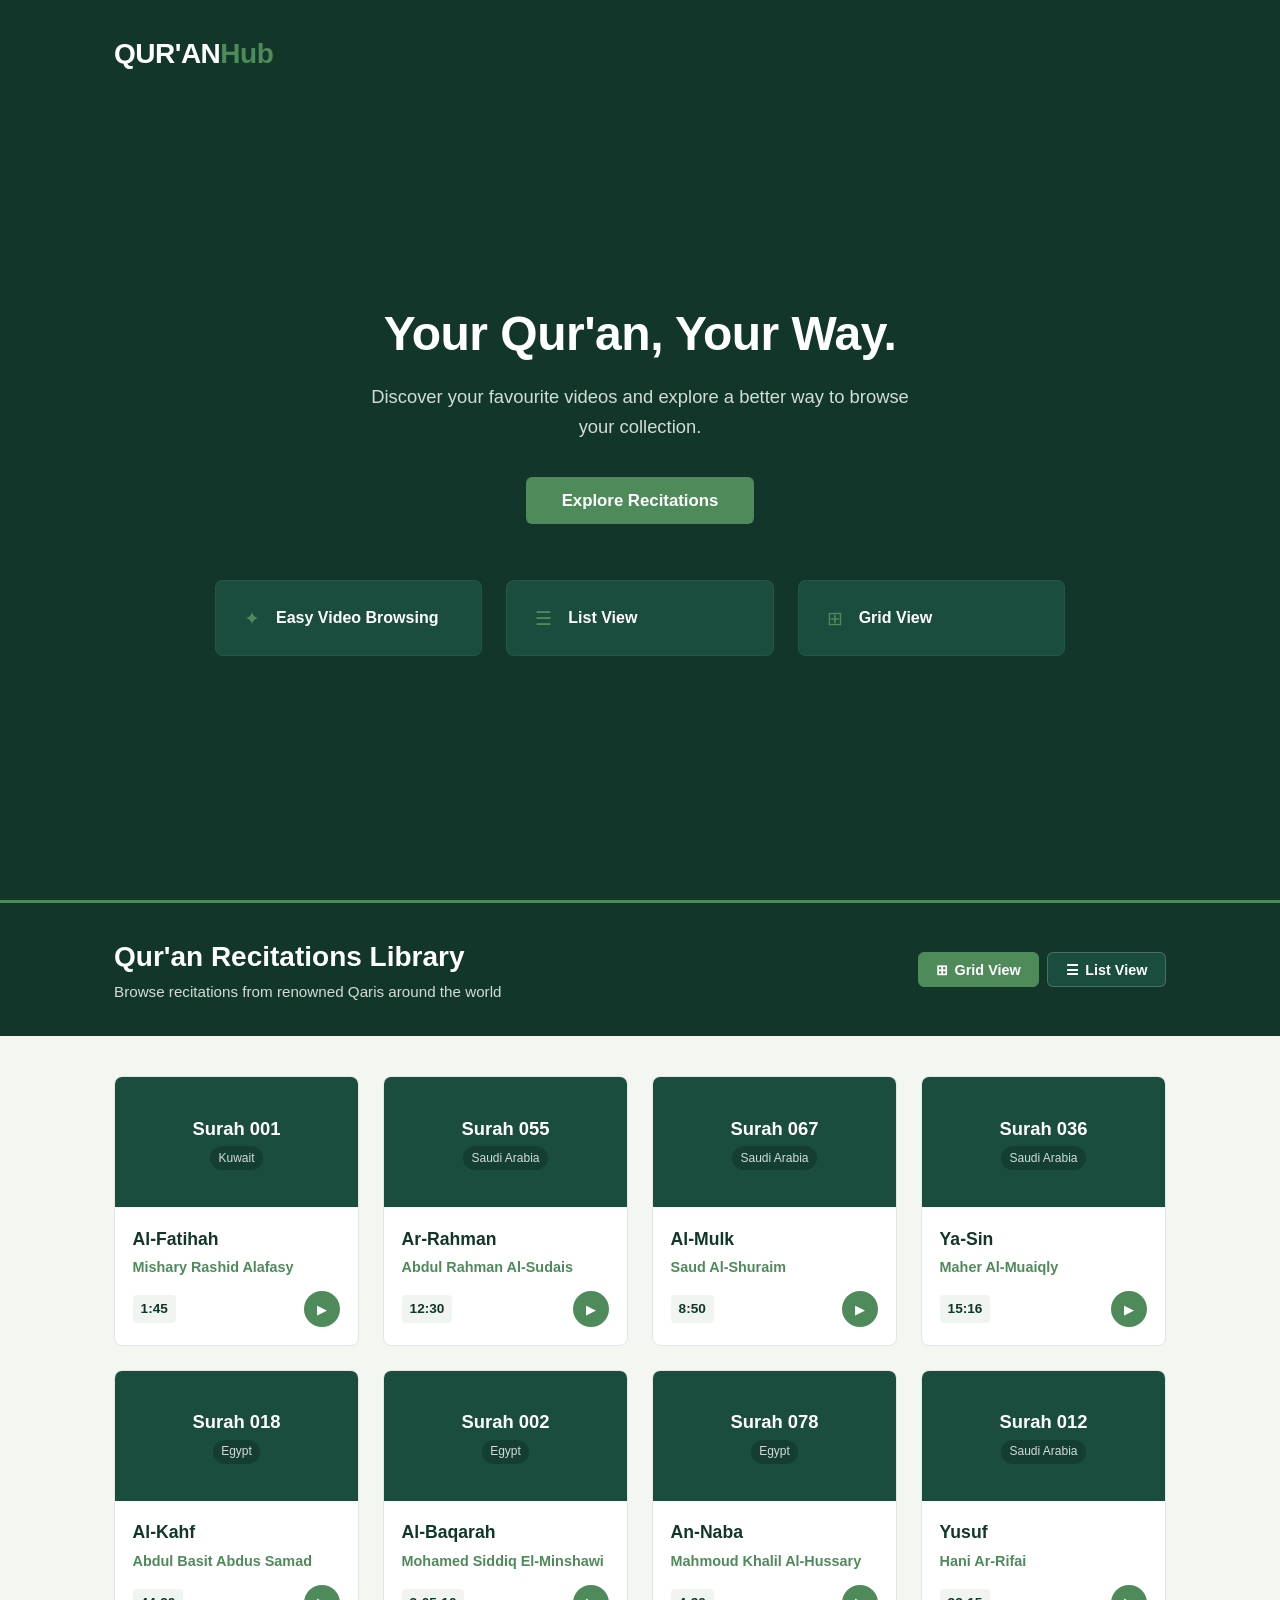
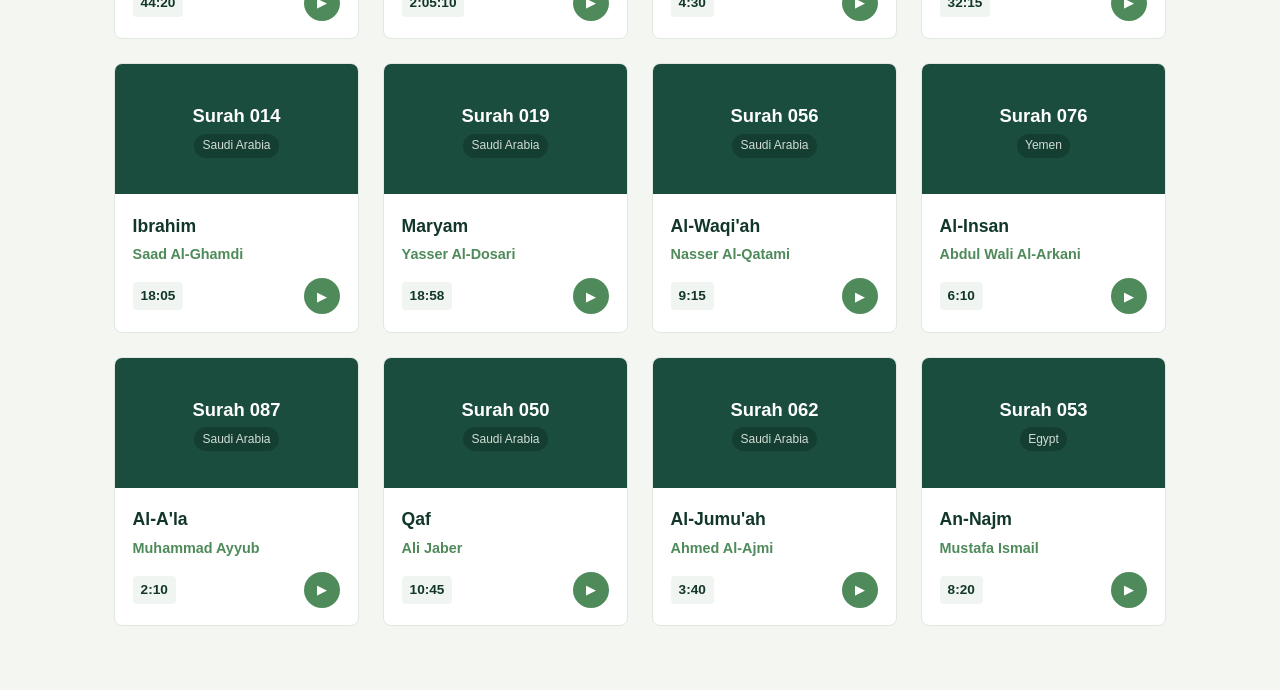
==== index.html @ dcd35f6a "add new feture" ====
<!DOCTYPE html>
<html lang="en">
<head>
  <meta charset="UTF-8">
  <meta name="viewport" content="width=device-width, initial-scale=1.0">
  <title> Qur'an Audio Library</title>
  <link rel="stylesheet" href="style.css">
</head>
<body>

  <div class="welcome-container">

    <header class="header">
      <a href="#" class="logo">QUR'AN<span>Hub</span></a>
    </header>

    <main class="main-content">
      <section class="hero">
        <h1 class="hero-title">Your Qur'an, Your Way.</h1>
        <p class="hero-description">
          Discover your favourite videos and explore a better way to browse your collection.
        </p>
        <button type="button" id="btn-explore" class="btn-explore">Explore Recitations</button>
      </section>

      <section class="features">
        <div class="feature-card">
          <div class="feature-icon">✦</div>
          <h3 class="feature-title">Easy Video Browsing</h3>
        </div>

        <div class="feature-card">
          <div class="feature-icon">☰</div>
          <h3 class="feature-title">List View</h3>
        </div>

        <div class="feature-card">
          <div class="feature-icon">⊞</div>
          <h3 class="feature-title">Grid View</h3>
        </div>
      </section>
    </main>

  </div>

  <section id="library-section" class="library-section">
    
    <div class="library-header-bar">
      <div class="library-header-container">
        <div class="library-title-group">
          <h2>Qur'an Recitations Library</h2>
          <p>Browse recitations from renowned Qaris around the world</p>
        </div>

        <div class="view-controls">
          <button id="btn-grid-view" class="view-btn active" type="button">
            <span>⊞</span> Grid View
          </button>
          <button id="btn-list-view" class="view-btn" type="button">
            <span>☰</span> List View
          </button>
        </div>
      </div>
    </div>

    <div class="library-content-container">
      <div id="recitations-container" class="recitations-container grid-view">

        <div class="card">
          <div class="card-thumbnail">
            <span class="surah-badge">Surah 001</span>
            <span class="country-tag">Kuwait</span>
          </div>
          <div class="card-content">
            <div class="card-info">
              <h3 class="surah-name">Al-Fatihah</h3>
              <p class="reciter-name">Mishary Rashid Alafasy</p>
            </div>
            <div class="card-footer">
              <span class="duration">1:45</span>
              <button class="btn-play" type="button" title="Play Recitation">▶</button>
            </div>
          </div>
        </div>

        <div class="card">
          <div class="card-thumbnail">
            <span class="surah-badge">Surah 055</span>
            <span class="country-tag">Saudi Arabia</span>
          </div>
          <div class="card-content">
            <div class="card-info">
              <h3 class="surah-name">Ar-Rahman</h3>
              <p class="reciter-name">Abdul Rahman Al-Sudais</p>
            </div>
            <div class="card-footer">
              <span class="duration">12:30</span>
              <button class="btn-play" type="button" title="Play Recitation">▶</button>
            </div>
          </div>
        </div>

        <div class="card">
          <div class="card-thumbnail">
            <span class="surah-badge">Surah 067</span>
            <span class="country-tag">Saudi Arabia</span>
          </div>
          <div class="card-content">
            <div class="card-info">
              <h3 class="surah-name">Al-Mulk</h3>
              <p class="reciter-name">Saud Al-Shuraim</p>
            </div>
            <div class="card-footer">
              <span class="duration">8:50</span>
              <button class="btn-play" type="button" title="Play Recitation">▶</button>
            </div>
          </div>
        </div>

        <div class="card">
          <div class="card-thumbnail">
            <span class="surah-badge">Surah 036</span>
            <span class="country-tag">Saudi Arabia</span>
          </div>
          <div class="card-content">
            <div class="card-info">
              <h3 class="surah-name">Ya-Sin</h3>
              <p class="reciter-name">Maher Al-Muaiqly</p>
            </div>
            <div class="card-footer">
              <span class="duration">15:16</span>
              <button class="btn-play" type="button" title="Play Recitation">▶</button>
            </div>
          </div>
        </div>

        <div class="card">
          <div class="card-thumbnail">
            <span class="surah-badge">Surah 018</span>
            <span class="country-tag">Egypt</span>
          </div>
          <div class="card-content">
            <div class="card-info">
              <h3 class="surah-name">Al-Kahf</h3>
              <p class="reciter-name">Abdul Basit Abdus Samad</p>
            </div>
            <div class="card-footer">
              <span class="duration">44:20</span>
              <button class="btn-play" type="button" title="Play Recitation">▶</button>
            </div>
          </div>
        </div>

        <div class="card">
          <div class="card-thumbnail">
            <span class="surah-badge">Surah 002</span>
            <span class="country-tag">Egypt</span>
          </div>
          <div class="card-content">
            <div class="card-info">
              <h3 class="surah-name">Al-Baqarah</h3>
              <p class="reciter-name">Mohamed Siddiq El-Minshawi</p>
            </div>
            <div class="card-footer">
              <span class="duration">2:05:10</span>
              <button class="btn-play" type="button" title="Play Recitation">▶</button>
            </div>
          </div>
        </div>

        <div class="card">
          <div class="card-thumbnail">
            <span class="surah-badge">Surah 078</span>
            <span class="country-tag">Egypt</span>
          </div>
          <div class="card-content">
            <div class="card-info">
              <h3 class="surah-name">An-Naba</h3>
              <p class="reciter-name">Mahmoud Khalil Al-Hussary</p>
            </div>
            <div class="card-footer">
              <span class="duration">4:30</span>
              <button class="btn-play" type="button" title="Play Recitation">▶</button>
            </div>
          </div>
        </div>

        <div class="card">
          <div class="card-thumbnail">
            <span class="surah-badge">Surah 012</span>
            <span class="country-tag">Saudi Arabia</span>
          </div>
          <div class="card-content">
            <div class="card-info">
              <h3 class="surah-name">Yusuf</h3>
              <p class="reciter-name">Hani Ar-Rifai</p>
            </div>
            <div class="card-footer">
              <span class="duration">32:15</span>
              <button class="btn-play" type="button" title="Play Recitation">▶</button>
            </div>
          </div>
        </div>

        <div class="card">
          <div class="card-thumbnail">
            <span class="surah-badge">Surah 014</span>
            <span class="country-tag">Saudi Arabia</span>
          </div>
          <div class="card-content">
            <div class="card-info">
              <h3 class="surah-name">Ibrahim</h3>
              <p class="reciter-name">Saad Al-Ghamdi</p>
            </div>
            <div class="card-footer">
              <span class="duration">18:05</span>
              <button class="btn-play" type="button" title="Play Recitation">▶</button>
            </div>
          </div>
        </div>

        <div class="card">
          <div class="card-thumbnail">
            <span class="surah-badge">Surah 019</span>
            <span class="country-tag">Saudi Arabia</span>
          </div>
          <div class="card-content">
            <div class="card-info">
              <h3 class="surah-name">Maryam</h3>
              <p class="reciter-name">Yasser Al-Dosari</p>
            </div>
            <div class="card-footer">
              <span class="duration">18:58</span>
              <button class="btn-play" type="button" title="Play Recitation">▶</button>
            </div>
          </div>
        </div>

        <div class="card">
          <div class="card-thumbnail">
            <span class="surah-badge">Surah 056</span>
            <span class="country-tag">Saudi Arabia</span>
          </div>
          <div class="card-content">
            <div class="card-info">
              <h3 class="surah-name">Al-Waqi'ah</h3>
              <p class="reciter-name">Nasser Al-Qatami</p>
            </div>
            <div class="card-footer">
              <span class="duration">9:15</span>
              <button class="btn-play" type="button" title="Play Recitation">▶</button>
            </div>
          </div>
        </div>

        <div class="card">
          <div class="card-thumbnail">
            <span class="surah-badge">Surah 076</span>
            <span class="country-tag">Yemen</span>
          </div>
          <div class="card-content">
            <div class="card-info">
              <h3 class="surah-name">Al-Insan</h3>
              <p class="reciter-name">Abdul Wali Al-Arkani</p>
            </div>
            <div class="card-footer">
              <span class="duration">6:10</span>
              <button class="btn-play" type="button" title="Play Recitation">▶</button>
            </div>
          </div>
        </div>

        <div class="card">
          <div class="card-thumbnail">
            <span class="surah-badge">Surah 087</span>
            <span class="country-tag">Saudi Arabia</span>
          </div>
          <div class="card-content">
            <div class="card-info">
              <h3 class="surah-name">Al-A'la</h3>
              <p class="reciter-name">Muhammad Ayyub</p>
            </div>
            <div class="card-footer">
              <span class="duration">2:10</span>
              <button class="btn-play" type="button" title="Play Recitation">▶</button>
            </div>
          </div>
        </div>

        <div class="card">
          <div class="card-thumbnail">
            <span class="surah-badge">Surah 050</span>
            <span class="country-tag">Saudi Arabia</span>
          </div>
          <div class="card-content">
            <div class="card-info">
              <h3 class="surah-name">Qaf</h3>
              <p class="reciter-name">Ali Jaber</p>
            </div>
            <div class="card-footer">
              <span class="duration">10:45</span>
              <button class="btn-play" type="button" title="Play Recitation">▶</button>
            </div>
          </div>
        </div>

        <div class="card">
          <div class="card-thumbnail">
            <span class="surah-badge">Surah 062</span>
            <span class="country-tag">Saudi Arabia</span>
          </div>
          <div class="card-content">
            <div class="card-info">
              <h3 class="surah-name">Al-Jumu'ah</h3>
              <p class="reciter-name">Ahmed Al-Ajmi</p>
            </div>
            <div class="card-footer">
              <span class="duration">3:40</span>
              <button class="btn-play" type="button" title="Play Recitation">▶</button>
            </div>
          </div>
        </div>

        <div class="card">
          <div class="card-thumbnail">
            <span class="surah-badge">Surah 053</span>
            <span class="country-tag">Egypt</span>
          </div>
          <div class="card-content">
            <div class="card-info">
              <h3 class="surah-name">An-Najm</h3>
              <p class="reciter-name">Mustafa Ismail</p>
            </div>
            <div class="card-footer">
              <span class="duration">8:20</span>
              <button class="btn-play" type="button" title="Play Recitation">▶</button>
            </div>
          </div>
        </div>

      </div>
    </div>

  </section>

  <script src="script.js"></script>
</body>
</html>
---- style.css ----
* {
  margin: 0;
  padding: 0;
  box-sizing: border-box;
}

html {
  scroll-behavior: smooth;
}

body {
  font-family: 'Segoe UI', -apple-system, BlinkMacSystemFont, Roboto, sans-serif;
  background-color: #12372A;
  color: #FFFFFF;            
  line-height: 1.6;
}


.welcome-container {
  width: 100%;
  max-width: 1100px;
  min-height: 100vh;
  margin: 0 auto;
  padding: 2rem 1.5rem;
  display: flex;
  flex-direction: column;
  justify-content: space-between;
}

.header {
  display: flex;
  align-items: center;
  justify-content: flex-start;
  padding-bottom: 1rem;
}

.logo {
  font-size: 1.75rem;
  font-weight: 700;
  color: #FFFFFF;
  text-decoration: none;
  letter-spacing: -0.5px;
}

.logo span {
  color: #4F8A5B; 
}


.main-content {
  display: flex;
  flex-direction: column;
  align-items: center;
  justify-content: center;
  text-align: center;
  margin: auto 0;
  padding: 3rem 0;
}

.hero {
  max-width: 680px;
  margin-bottom: 3.5rem;
}

.hero-title {
  font-size: 3rem;
  font-weight: 800;
  line-height: 1.2;
  margin-bottom: 1.25rem;
  letter-spacing: -0.5px;
}

.hero-description {
  font-size: 1.15rem;
  color: #D1DDD5; 
  margin-bottom: 2.25rem;
  max-width: 540px;
  margin-left: auto;
  margin-right: auto;
}

.btn-explore {
  background-color: #4F8A5B;
  color: #FFFFFF;
  font-size: 1.05rem;
  font-weight: 600;
  padding: 0.85rem 2.25rem;
  border: none;
  border-radius: 6px;
  cursor: pointer;
  transition: background-color 0.25s ease, transform 0.2s ease;
}

.btn-explore:hover {
  background-color: #3B7047; 
  transform: translateY(-2px);
}


.features {
  display: flex;
  gap: 1.5rem;
  width: 100%;
  max-width: 850px;
  justify-content: center;
  flex-wrap: wrap;
}

.feature-card {
  background-color: #1A4D3E; 
  border-radius: 8px;
  padding: 1.5rem 1.75rem;
  flex: 1 1 240px;
  max-width: 270px;
  display: flex;
  align-items: center;
  gap: 1rem;
  border: 1px solid rgba(255, 255, 255, 0.05);
  transition: border-color 0.25s ease;
}

.feature-card:hover {
  border-color: rgba(79, 138, 91, 0.5);
}

.feature-icon {
  font-size: 1.2rem;
  color: #4F8A5B;
  line-height: 1;
}

.feature-title {
  font-size: 1rem;
  font-weight: 600;
  color: #FFFFFF;
}



.library-section {
  background-color: #F4F6F2; 
  color: #202820;            
  min-height: 100vh;
  padding-bottom: 4rem;
}

.library-header-bar {
  background-color: #12372A; 
  color: #FFFFFF;
  padding: 2rem 0;
  border-top: 3px solid #4F8A5B;
}

.library-header-container {
  max-width: 1100px;
  margin: 0 auto;
  padding: 0 1.5rem;
  display: flex;
  justify-content: space-between;
  align-items: center;
  flex-wrap: wrap;
  gap: 1rem;
}

.library-title-group h2 {
  font-size: 1.75rem;
  font-weight: 700;
  color: #FFFFFF;
}

.library-title-group p {
  color: #D1DDD5;
  font-size: 0.95rem;
}

.view-controls {
  display: flex;
  gap: 0.5rem;
}

.view-btn {
  background-color: #1A4D3E; 
  color: #FFFFFF;
  border: 1px solid rgba(255, 255, 255, 0.2);
  padding: 0.55rem 1.1rem;
  border-radius: 6px;
  font-size: 0.9rem;
  font-weight: 600;
  cursor: pointer;
  display: flex;
  align-items: center;
  gap: 0.4rem;
  transition: background-color 0.2s ease, border-color 0.2s ease;
}

.view-btn:hover {
  background-color: #4F8A5B;
}

.view-btn.active {
  background-color: #4F8A5B; 
  border-color: #4F8A5B;
}

.library-content-container {
  max-width: 1100px;
  margin: 2.5rem auto 0 auto;
  padding: 0 1.5rem;
}


.card {
  background-color: #FFFFFF;
  border: 1px solid #E1E8E2;
  border-radius: 8px;
  overflow: hidden;
  transition: box-shadow 0.25s ease, transform 0.2s ease;
}

.card:hover {
  box-shadow: 0 6px 16px rgba(18, 55, 42, 0.08);
  transform: translateY(-2px);
}

.card-thumbnail {
  background-color: #1A4D3E;
  display: flex;
  flex-direction: column;
  align-items: center;
  justify-content: center;
  color: #FFFFFF;
  text-align: center;
  padding: 1rem;
  flex-shrink: 0;
}

.card-thumbnail .surah-badge {
  font-size: 1.15rem;
  font-weight: 700;
}

.card-thumbnail .country-tag {
  font-size: 0.75rem;
  color: #D1DDD5;
  margin-top: 0.2rem;
  background-color: rgba(0, 0, 0, 0.2);
  padding: 0.15rem 0.5rem;
  border-radius: 12px;
}

.card-content {
  padding: 1.1rem;
  display: flex;
  flex-direction: column;
  justify-content: space-between;
  width: 100%;
}

.surah-name {
  font-size: 1.1rem;
  font-weight: 700;
  color: #12372A;
  margin-bottom: 0.2rem;
}

.reciter-name {
  font-size: 0.9rem;
  color: #4F8A5B;
  font-weight: 600;
  margin-bottom: 0.75rem;
}

.card-footer {
  display: flex;
  align-items: center;
  justify-content: space-between;
  margin-top: auto;
}

.duration {
  font-size: 0.85rem;
  color: #12372A;
  font-weight: 600;
  background-color: #F0F5F1;
  padding: 0.2rem 0.5rem;
  border-radius: 4px;
}

.btn-play {
  background-color: #4F8A5B;
  color: #FFFFFF;
  border: none;
  border-radius: 50%;
  width: 36px;
  height: 36px;
  display: flex;
  align-items: center;
  justify-content: center;
  cursor: pointer;
  transition: background-color 0.2s ease;
}

.btn-play:hover {
  background-color: #12372A;
}


.recitations-container.grid-view {
  display: grid;
  grid-template-columns: repeat(auto-fill, minmax(230px, 1fr));
  gap: 1.5rem;
}

.grid-view .card {
  display: flex;
  flex-direction: column;
}

.grid-view .card-thumbnail {
  height: 130px;
  width: 100%;
}
.recitations-container.list-view {
  display: flex;
  flex-direction: column;
  gap: 1rem;
}

.list-view .card {
  display: flex;
  flex-direction: row;
  align-items: center;
  height: 95px;
}

.list-view .card-thumbnail {
  width: 120px;
  height: 100%;
}

.list-view .card-content {
  flex-direction: row;
  align-items: center;
  justify-content: space-between;
}

.list-view .reciter-name {
  margin-bottom: 0;
}

.list-view .card-footer {
  gap: 1.5rem;
  margin-top: 0;
}


@media (max-width: 768px) {
  .hero-title {
    font-size: 2.25rem;
  }

  .hero-description {
    font-size: 1rem;
  }

  .features {
    flex-direction: column;
    align-items: center;
  }

  .feature-card {
    width: 100%;
    max-width: 100%;
  }

  .library-header-container {
    flex-direction: column;
    align-items: flex-start;
  }

  .list-view .card {
    height: auto;
  }

  .list-view .card-content {
    flex-direction: column;
    align-items: flex-start;
    gap: 0.75rem;
  }

  .list-view .card-footer {
    width: 100%;
  }
}
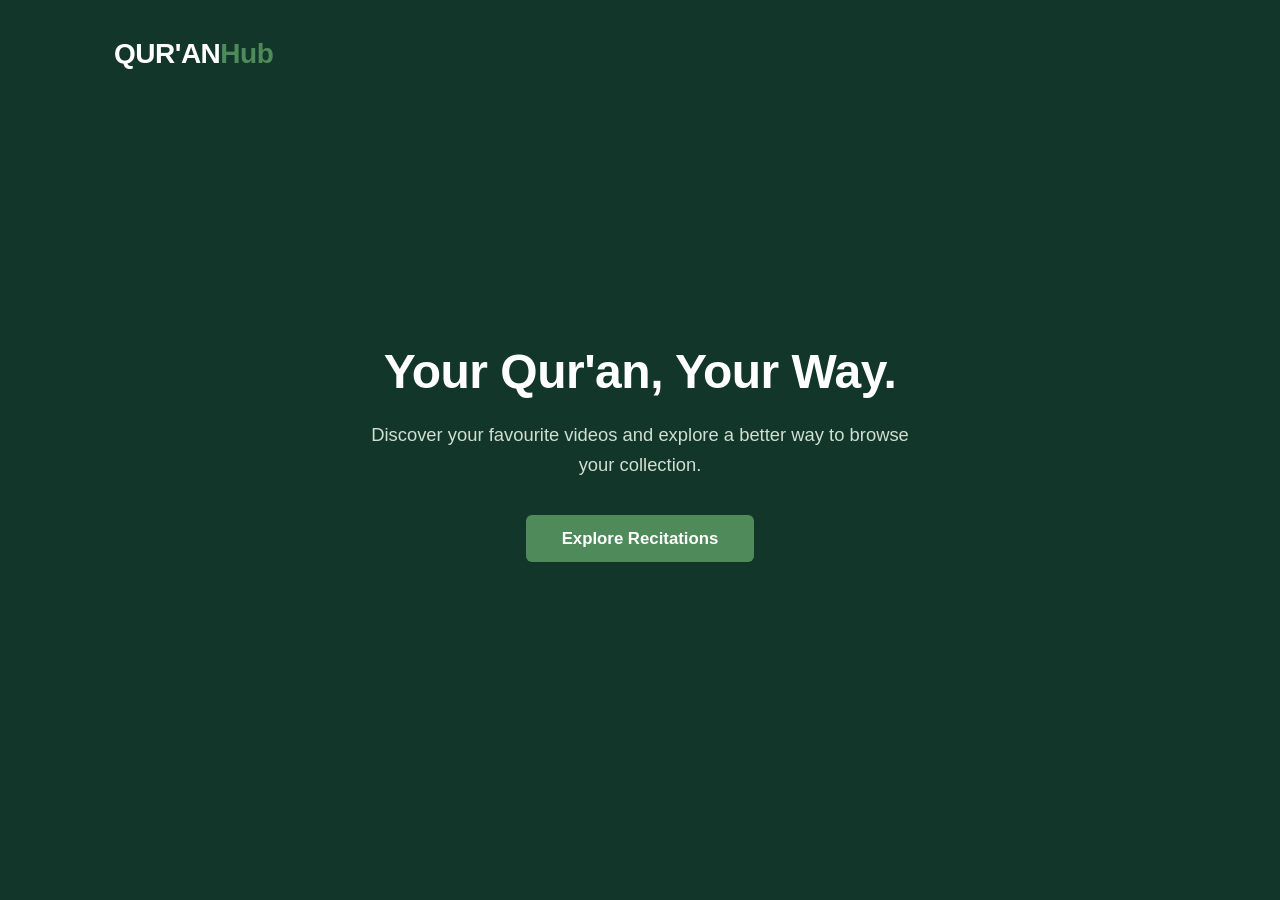
==== commit 6b5485c2: "add new feature" ====
--- a/index.html
+++ b/index.html
@@ -23,7 +23,7 @@
         <button type="button" id="btn-explore" class="btn-explore">Explore Recitations</button>
       </section>
 
-      <section class="features">
+      <!-- <section class="features">
         <div class="feature-card">
           <div class="feature-icon">✦</div>
           <h3 class="feature-title">Easy Video Browsing</h3>
@@ -38,310 +38,12 @@
           <div class="feature-icon">⊞</div>
           <h3 class="feature-title">Grid View</h3>
         </div>
-      </section>
+      </section> -->
     </main>
 
   </div>
 
-  <section id="library-section" class="library-section">
-    
-    <div class="library-header-bar">
-      <div class="library-header-container">
-        <div class="library-title-group">
-          <h2>Qur'an Recitations Library</h2>
-          <p>Browse recitations from renowned Qaris around the world</p>
-        </div>
-
-        <div class="view-controls">
-          <button id="btn-grid-view" class="view-btn active" type="button">
-            <span>⊞</span> Grid View
-          </button>
-          <button id="btn-list-view" class="view-btn" type="button">
-            <span>☰</span> List View
-          </button>
-        </div>
-      </div>
-    </div>
-
-    <div class="library-content-container">
-      <div id="recitations-container" class="recitations-container grid-view">
-
-        <div class="card">
-          <div class="card-thumbnail">
-            <span class="surah-badge">Surah 001</span>
-            <span class="country-tag">Kuwait</span>
-          </div>
-          <div class="card-content">
-            <div class="card-info">
-              <h3 class="surah-name">Al-Fatihah</h3>
-              <p class="reciter-name">Mishary Rashid Alafasy</p>
-            </div>
-            <div class="card-footer">
-              <span class="duration">1:45</span>
-              <button class="btn-play" type="button" title="Play Recitation">▶</button>
-            </div>
-          </div>
-        </div>
-
-        <div class="card">
-          <div class="card-thumbnail">
-            <span class="surah-badge">Surah 055</span>
-            <span class="country-tag">Saudi Arabia</span>
-          </div>
-          <div class="card-content">
-            <div class="card-info">
-              <h3 class="surah-name">Ar-Rahman</h3>
-              <p class="reciter-name">Abdul Rahman Al-Sudais</p>
-            </div>
-            <div class="card-footer">
-              <span class="duration">12:30</span>
-              <button class="btn-play" type="button" title="Play Recitation">▶</button>
-            </div>
-          </div>
-        </div>
-
-        <div class="card">
-          <div class="card-thumbnail">
-            <span class="surah-badge">Surah 067</span>
-            <span class="country-tag">Saudi Arabia</span>
-          </div>
-          <div class="card-content">
-            <div class="card-info">
-              <h3 class="surah-name">Al-Mulk</h3>
-              <p class="reciter-name">Saud Al-Shuraim</p>
-            </div>
-            <div class="card-footer">
-              <span class="duration">8:50</span>
-              <button class="btn-play" type="button" title="Play Recitation">▶</button>
-            </div>
-          </div>
-        </div>
-
-        <div class="card">
-          <div class="card-thumbnail">
-            <span class="surah-badge">Surah 036</span>
-            <span class="country-tag">Saudi Arabia</span>
-          </div>
-          <div class="card-content">
-            <div class="card-info">
-              <h3 class="surah-name">Ya-Sin</h3>
-              <p class="reciter-name">Maher Al-Muaiqly</p>
-            </div>
-            <div class="card-footer">
-              <span class="duration">15:16</span>
-              <button class="btn-play" type="button" title="Play Recitation">▶</button>
-            </div>
-          </div>
-        </div>
-
-        <div class="card">
-          <div class="card-thumbnail">
-            <span class="surah-badge">Surah 018</span>
-            <span class="country-tag">Egypt</span>
-          </div>
-          <div class="card-content">
-            <div class="card-info">
-              <h3 class="surah-name">Al-Kahf</h3>
-              <p class="reciter-name">Abdul Basit Abdus Samad</p>
-            </div>
-            <div class="card-footer">
-              <span class="duration">44:20</span>
-              <button class="btn-play" type="button" title="Play Recitation">▶</button>
-            </div>
-          </div>
-        </div>
-
-        <div class="card">
-          <div class="card-thumbnail">
-            <span class="surah-badge">Surah 002</span>
-            <span class="country-tag">Egypt</span>
-          </div>
-          <div class="card-content">
-            <div class="card-info">
-              <h3 class="surah-name">Al-Baqarah</h3>
-              <p class="reciter-name">Mohamed Siddiq El-Minshawi</p>
-            </div>
-            <div class="card-footer">
-              <span class="duration">2:05:10</span>
-              <button class="btn-play" type="button" title="Play Recitation">▶</button>
-            </div>
-          </div>
-        </div>
-
-        <div class="card">
-          <div class="card-thumbnail">
-            <span class="surah-badge">Surah 078</span>
-            <span class="country-tag">Egypt</span>
-          </div>
-          <div class="card-content">
-            <div class="card-info">
-              <h3 class="surah-name">An-Naba</h3>
-              <p class="reciter-name">Mahmoud Khalil Al-Hussary</p>
-            </div>
-            <div class="card-footer">
-              <span class="duration">4:30</span>
-              <button class="btn-play" type="button" title="Play Recitation">▶</button>
-            </div>
-          </div>
-        </div>
-
-        <div class="card">
-          <div class="card-thumbnail">
-            <span class="surah-badge">Surah 012</span>
-            <span class="country-tag">Saudi Arabia</span>
-          </div>
-          <div class="card-content">
-            <div class="card-info">
-              <h3 class="surah-name">Yusuf</h3>
-              <p class="reciter-name">Hani Ar-Rifai</p>
-            </div>
-            <div class="card-footer">
-              <span class="duration">32:15</span>
-              <button class="btn-play" type="button" title="Play Recitation">▶</button>
-            </div>
-          </div>
-        </div>
-
-        <div class="card">
-          <div class="card-thumbnail">
-            <span class="surah-badge">Surah 014</span>
-            <span class="country-tag">Saudi Arabia</span>
-          </div>
-          <div class="card-content">
-            <div class="card-info">
-              <h3 class="surah-name">Ibrahim</h3>
-              <p class="reciter-name">Saad Al-Ghamdi</p>
-            </div>
-            <div class="card-footer">
-              <span class="duration">18:05</span>
-              <button class="btn-play" type="button" title="Play Recitation">▶</button>
-            </div>
-          </div>
-        </div>
-
-        <div class="card">
-          <div class="card-thumbnail">
-            <span class="surah-badge">Surah 019</span>
-            <span class="country-tag">Saudi Arabia</span>
-          </div>
-          <div class="card-content">
-            <div class="card-info">
-              <h3 class="surah-name">Maryam</h3>
-              <p class="reciter-name">Yasser Al-Dosari</p>
-            </div>
-            <div class="card-footer">
-              <span class="duration">18:58</span>
-              <button class="btn-play" type="button" title="Play Recitation">▶</button>
-            </div>
-          </div>
-        </div>
-
-        <div class="card">
-          <div class="card-thumbnail">
-            <span class="surah-badge">Surah 056</span>
-            <span class="country-tag">Saudi Arabia</span>
-          </div>
-          <div class="card-content">
-            <div class="card-info">
-              <h3 class="surah-name">Al-Waqi'ah</h3>
-              <p class="reciter-name">Nasser Al-Qatami</p>
-            </div>
-            <div class="card-footer">
-              <span class="duration">9:15</span>
-              <button class="btn-play" type="button" title="Play Recitation">▶</button>
-            </div>
-          </div>
-        </div>
-
-        <div class="card">
-          <div class="card-thumbnail">
-            <span class="surah-badge">Surah 076</span>
-            <span class="country-tag">Yemen</span>
-          </div>
-          <div class="card-content">
-            <div class="card-info">
-              <h3 class="surah-name">Al-Insan</h3>
-              <p class="reciter-name">Abdul Wali Al-Arkani</p>
-            </div>
-            <div class="card-footer">
-              <span class="duration">6:10</span>
-              <button class="btn-play" type="button" title="Play Recitation">▶</button>
-            </div>
-          </div>
-        </div>
-
-        <div class="card">
-          <div class="card-thumbnail">
-            <span class="surah-badge">Surah 087</span>
-            <span class="country-tag">Saudi Arabia</span>
-          </div>
-          <div class="card-content">
-            <div class="card-info">
-              <h3 class="surah-name">Al-A'la</h3>
-              <p class="reciter-name">Muhammad Ayyub</p>
-            </div>
-            <div class="card-footer">
-              <span class="duration">2:10</span>
-              <button class="btn-play" type="button" title="Play Recitation">▶</button>
-            </div>
-          </div>
-        </div>
-
-        <div class="card">
-          <div class="card-thumbnail">
-            <span class="surah-badge">Surah 050</span>
-            <span class="country-tag">Saudi Arabia</span>
-          </div>
-          <div class="card-content">
-            <div class="card-info">
-              <h3 class="surah-name">Qaf</h3>
-              <p class="reciter-name">Ali Jaber</p>
-            </div>
-            <div class="card-footer">
-              <span class="duration">10:45</span>
-              <button class="btn-play" type="button" title="Play Recitation">▶</button>
-            </div>
-          </div>
-        </div>
-
-        <div class="card">
-          <div class="card-thumbnail">
-            <span class="surah-badge">Surah 062</span>
-            <span class="country-tag">Saudi Arabia</span>
-          </div>
-          <div class="card-content">
-            <div class="card-info">
-              <h3 class="surah-name">Al-Jumu'ah</h3>
-              <p class="reciter-name">Ahmed Al-Ajmi</p>
-            </div>
-            <div class="card-footer">
-              <span class="duration">3:40</span>
-              <button class="btn-play" type="button" title="Play Recitation">▶</button>
-            </div>
-          </div>
-        </div>
-
-        <div class="card">
-          <div class="card-thumbnail">
-            <span class="surah-badge">Surah 053</span>
-            <span class="country-tag">Egypt</span>
-          </div>
-          <div class="card-content">
-            <div class="card-info">
-              <h3 class="surah-name">An-Najm</h3>
-              <p class="reciter-name">Mustafa Ismail</p>
-            </div>
-            <div class="card-footer">
-              <span class="duration">8:20</span>
-              <button class="btn-play" type="button" title="Play Recitation">▶</button>
-            </div>
-          </div>
-        </div>
-
-      </div>
-    </div>
-
-  </section>
+  
 
   <script src="script.js"></script>
 </body>
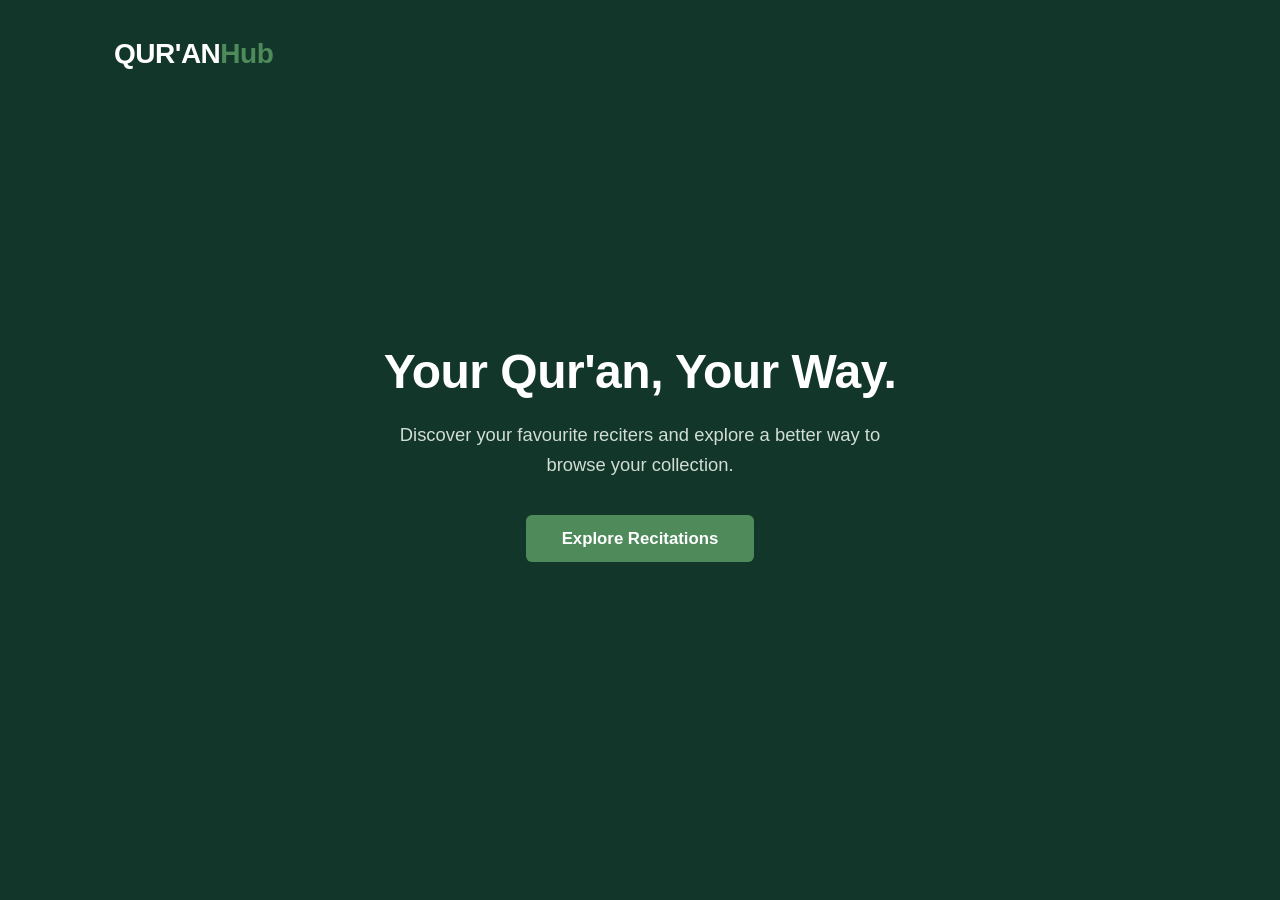
==== commit 43c1a8f1: "new featuer" ====
--- a/index.html
+++ b/index.html
@@ -18,7 +18,7 @@
       <section class="hero">
         <h1 class="hero-title">Your Qur'an, Your Way.</h1>
         <p class="hero-description">
-          Discover your favourite videos and explore a better way to browse your collection.
+          Discover your favourite reciters and explore a better way to browse your collection.
         </p>
         <button type="button" id="btn-explore" class="btn-explore">Explore Recitations</button>
       </section>
--- a/style.css
+++ b/style.css
@@ -1,4 +1,3 @@
-
 * {
   margin: 0;
   padding: 0;
@@ -12,10 +11,9 @@
 body {
   font-family: 'Segoe UI', -apple-system, BlinkMacSystemFont, Roboto, sans-serif;
   background-color: #12372A;
-  color: #FFFFFF;            
+  color: #FFFFFF;
   line-height: 1.6;
 }
-
 
 .welcome-container {
   width: 100%;
@@ -44,9 +42,8 @@
 }
 
 .logo span {
-  color: #4F8A5B; 
-}
-
+  color: #4F8A5B;
+}
 
 .main-content {
   display: flex;
@@ -73,7 +70,7 @@
 
 .hero-description {
   font-size: 1.15rem;
-  color: #D1DDD5; 
+  color: #D1DDD5;
   margin-bottom: 2.25rem;
   max-width: 540px;
   margin-left: auto;
@@ -93,10 +90,9 @@
 }
 
 .btn-explore:hover {
-  background-color: #3B7047; 
+  background-color: #3B7047;
   transform: translateY(-2px);
 }
-
 
 .features {
   display: flex;
@@ -108,7 +104,7 @@
 }
 
 .feature-card {
-  background-color: #1A4D3E; 
+  background-color: #1A4D3E;
   border-radius: 8px;
   padding: 1.5rem 1.75rem;
   flex: 1 1 240px;
@@ -136,17 +132,15 @@
   color: #FFFFFF;
 }
 
-
-
 .library-section {
-  background-color: #F4F6F2; 
-  color: #202820;            
+  background-color: #F4F6F2;
+  color: #202820;
   min-height: 100vh;
   padding-bottom: 4rem;
 }
 
 .library-header-bar {
-  background-color: #12372A; 
+  background-color: #12372A;
   color: #FFFFFF;
   padding: 2rem 0;
   border-top: 3px solid #4F8A5B;
@@ -180,7 +174,7 @@
 }
 
 .view-btn {
-  background-color: #1A4D3E; 
+  background-color: #1A4D3E;
   color: #FFFFFF;
   border: 1px solid rgba(255, 255, 255, 0.2);
   padding: 0.55rem 1.1rem;
@@ -199,7 +193,7 @@
 }
 
 .view-btn.active {
-  background-color: #4F8A5B; 
+  background-color: #4F8A5B;
   border-color: #4F8A5B;
 }
 
@@ -208,7 +202,6 @@
   margin: 2.5rem auto 0 auto;
   padding: 0 1.5rem;
 }
-
 
 .card {
   background-color: #FFFFFF;
@@ -231,26 +224,26 @@
   justify-content: center;
   color: #FFFFFF;
   text-align: center;
-  padding: 1rem;
+  padding: 0.75rem;
   flex-shrink: 0;
 }
 
 .card-thumbnail .surah-badge {
-  font-size: 1.15rem;
+  font-size: 1rem;
   font-weight: 700;
 }
 
 .card-thumbnail .country-tag {
-  font-size: 0.75rem;
+  font-size: 0.7rem;
   color: #D1DDD5;
-  margin-top: 0.2rem;
+  margin-top: 0.15rem;
   background-color: rgba(0, 0, 0, 0.2);
-  padding: 0.15rem 0.5rem;
-  border-radius: 12px;
+  padding: 0.1rem 0.4rem;
+  border-radius: 10px;
 }
 
 .card-content {
-  padding: 1.1rem;
+  padding: 0.85rem;
   display: flex;
   flex-direction: column;
   justify-content: space-between;
@@ -258,17 +251,20 @@
 }
 
 .surah-name {
-  font-size: 1.1rem;
+  font-size: 1rem;
   font-weight: 700;
   color: #12372A;
-  margin-bottom: 0.2rem;
+  margin-bottom: 0.15rem;
 }
 
 .reciter-name {
-  font-size: 0.9rem;
+  font-size: 0.8rem;
   color: #4F8A5B;
   font-weight: 600;
-  margin-bottom: 0.75rem;
+  margin-bottom: 0.5rem;
+  white-space: nowrap;
+  overflow: hidden;
+  text-overflow: ellipsis;
 }
 
 .card-footer {
@@ -279,11 +275,11 @@
 }
 
 .duration {
-  font-size: 0.85rem;
+  font-size: 0.75rem;
   color: #12372A;
   font-weight: 600;
   background-color: #F0F5F1;
-  padding: 0.2rem 0.5rem;
+  padding: 0.15rem 0.4rem;
   border-radius: 4px;
 }
 
@@ -292,12 +288,13 @@
   color: #FFFFFF;
   border: none;
   border-radius: 50%;
-  width: 36px;
-  height: 36px;
+  width: 30px;
+  height: 30px;
   display: flex;
   align-items: center;
   justify-content: center;
   cursor: pointer;
+  font-size: 0.75rem;
   transition: background-color 0.2s ease;
 }
 
@@ -305,11 +302,10 @@
   background-color: #12372A;
 }
 
-
 .recitations-container.grid-view {
   display: grid;
-  grid-template-columns: repeat(auto-fill, minmax(230px, 1fr));
-  gap: 1.5rem;
+  grid-template-columns: repeat(auto-fill, minmax(140px, 1fr));
+  gap: 1rem;
 }
 
 .grid-view .card {
@@ -318,9 +314,10 @@
 }
 
 .grid-view .card-thumbnail {
-  height: 130px;
+  height: 110px;
   width: 100%;
 }
+
 .recitations-container.list-view {
   display: flex;
   flex-direction: column;
@@ -331,11 +328,11 @@
   display: flex;
   flex-direction: row;
   align-items: center;
-  height: 95px;
+  height: 85px;
 }
 
 .list-view .card-thumbnail {
-  width: 120px;
+  width: 100px;
   height: 100%;
 }
 
@@ -347,15 +344,15 @@
 
 .list-view .reciter-name {
   margin-bottom: 0;
+  white-space: normal;
 }
 
 .list-view .card-footer {
-  gap: 1.5rem;
+  gap: 1rem;
   margin-top: 0;
 }
 
-
-@media (max-width: 768px) {
+@media (max-width: 600px) {
   .hero-title {
     font-size: 2.25rem;
   }
@@ -386,10 +383,10 @@
   .list-view .card-content {
     flex-direction: column;
     align-items: flex-start;
-    gap: 0.75rem;
+    gap: 0.5rem;
   }
 
   .list-view .card-footer {
     width: 100%;
   }
-}+}g
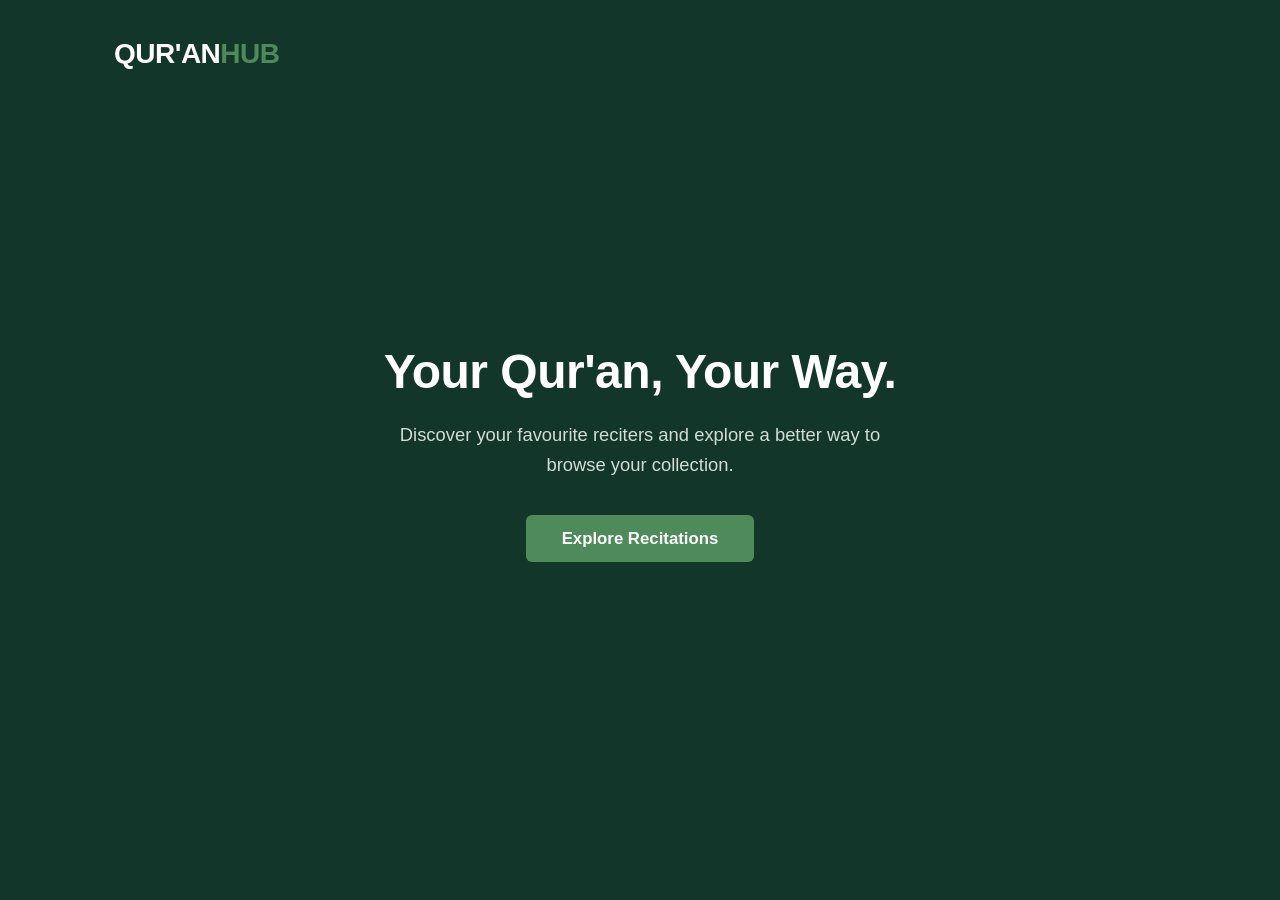
==== commit 950af766: "new commit" ====
--- a/index.html
+++ b/index.html
@@ -11,7 +11,7 @@
   <div class="welcome-container">
 
     <header class="header">
-      <a href="#" class="logo">QUR'AN<span>Hub</span></a>
+      <a href="#" class="logo">QUR'AN<span>HUB</span></a>
     </header>
 
     <main class="main-content">
